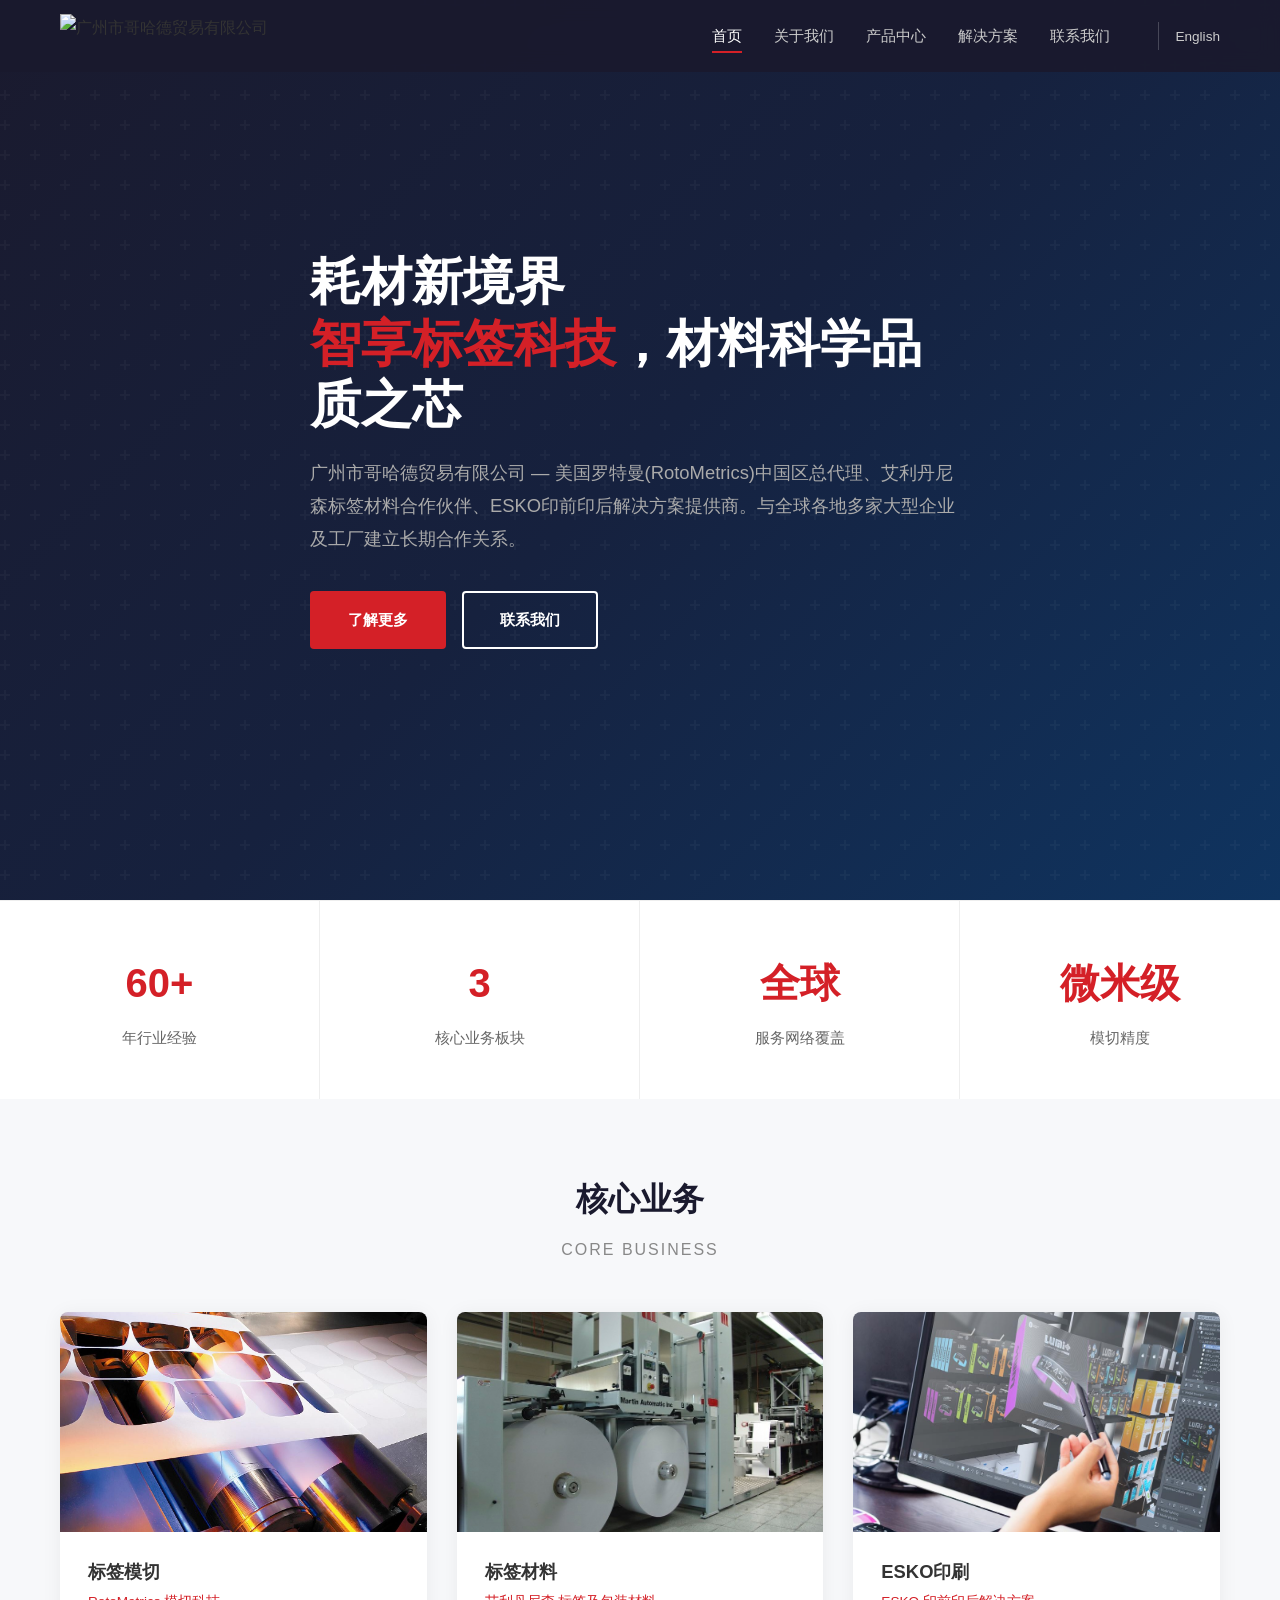
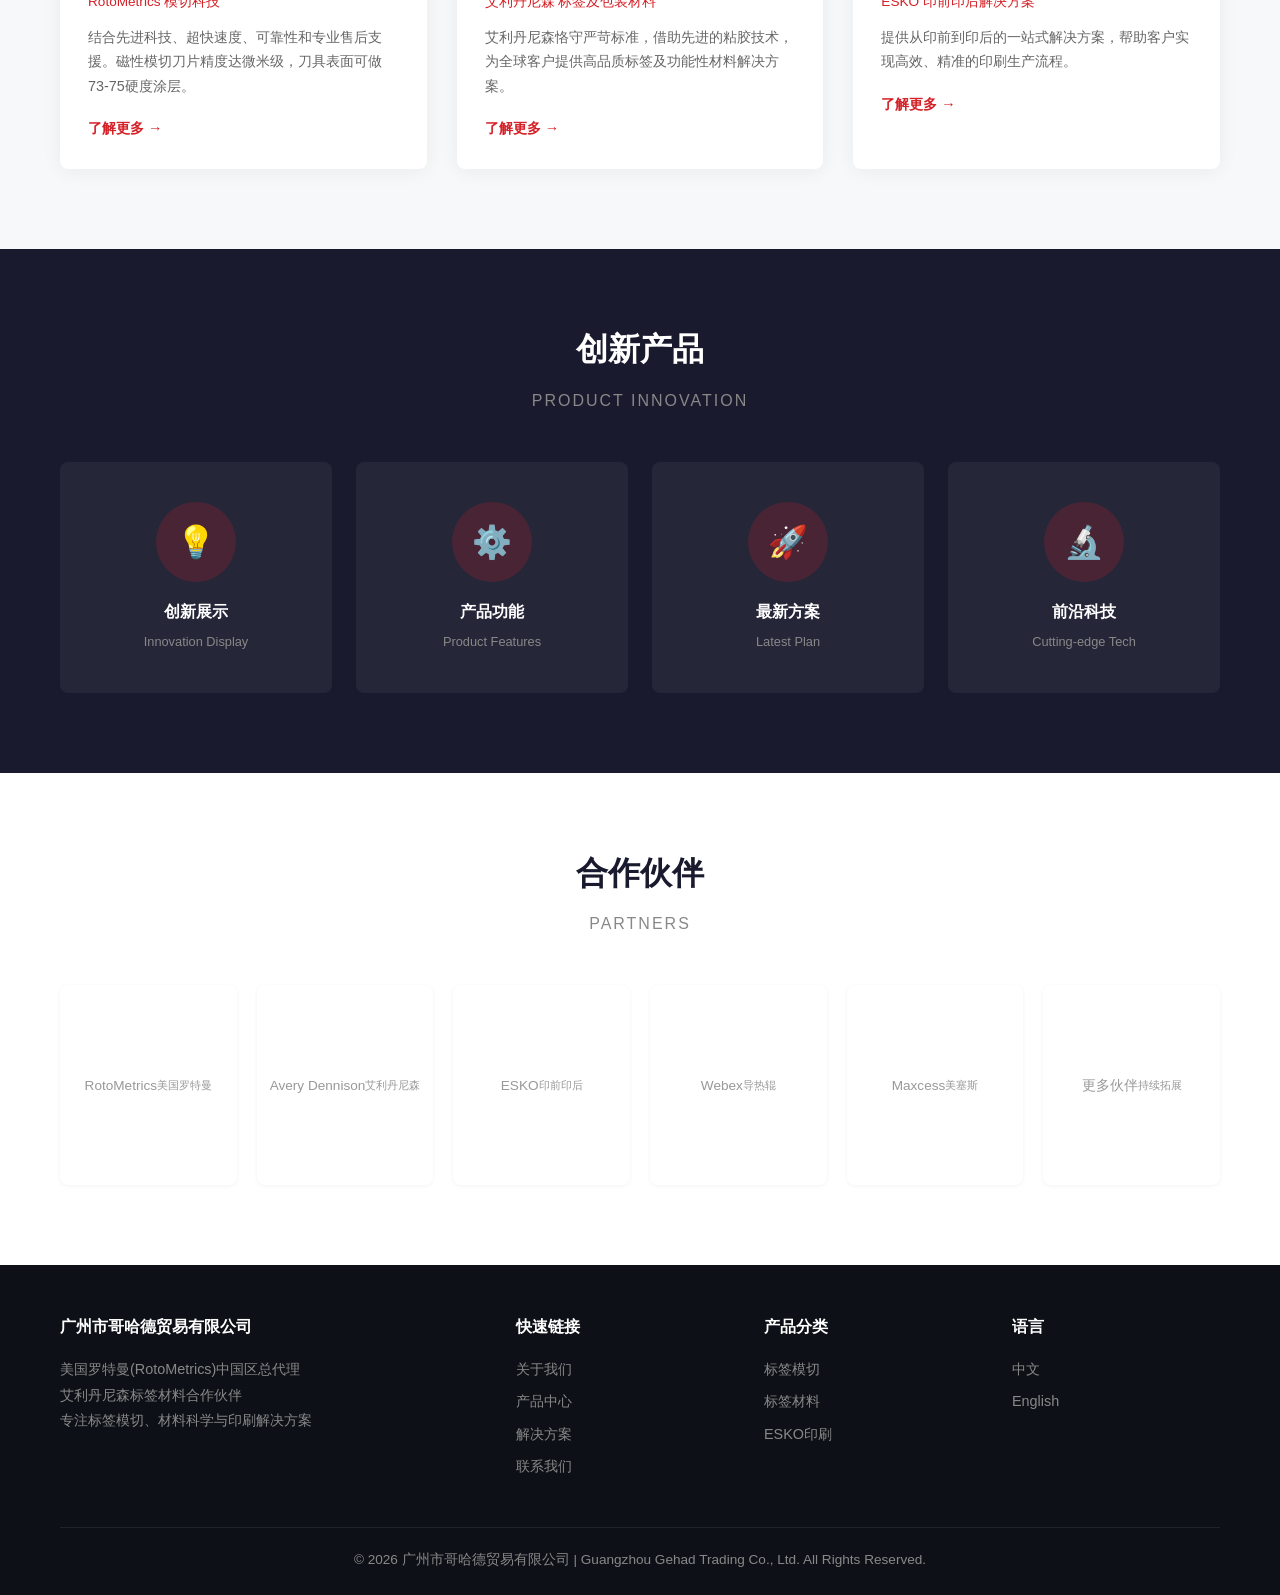
==== index.html @ e18da5eb "gehade.com website - initial commit" ====
<!DOCTYPE html>
<html lang="zh-CN">
<head>
<meta charset="UTF-8">
<meta name="viewport" content="width=device-width, initial-scale=1.0">
<title>广州市哥哈德贸易有限公司 — 标签模切 · 艾利材料 · ESKO印刷</title>
<meta name="description" content="广州市哥哈德贸易有限公司，罗特曼(RotoMetrics)中国区代理，专注标签模切、艾利丹尼森标签材料、ESKO印刷解决方案。联系人：张先生 13818822681">
<meta name="keywords" content="广州市哥哈德贸易有限公司,罗特曼,标签模切,柔性刀版,艾利材料,rotometrics,不干胶模切,RFID标签,电子标签模切,模切机,柔版印刷">
<link rel="stylesheet" href="css/style.css">
<link rel="icon" href="images/126.ico" type="image/x-icon">
</head>
<body>

<!-- Header -->
<header class="header">
  <div class="container header-inner">
    <a href="index.html" class="logo"><img src="images/127.png" alt="广州市哥哈德贸易有限公司"></a>
    <nav class="nav">
      <a href="index.html" class="active">首页</a>
      <a href="about.html">关于我们</a>
      <a href="products.html">产品中心</a>
      <a href="solutions.html">解决方案</a>
      <a href="contact.html">联系我们</a>
      <span class="nav-lang"><a href="en/index.html">English</a></span>
    </nav>
    <button class="menu-toggle" aria-label="菜单"><span></span><span></span><span></span></button>
  </div>
</header>

<!-- Hero -->
<section class="hero">
  <div class="container hero-content">
    <h1>耗材新境界<br><span>智享标签科技</span>，材料科学品质之芯</h1>
    <p>广州市哥哈德贸易有限公司 — 美国罗特曼(RotoMetrics)中国区总代理、艾利丹尼森标签材料合作伙伴、ESKO印前印后解决方案提供商。与全球各地多家大型企业及工厂建立长期合作关系。</p>
    <div class="hero-buttons">
      <a href="about.html" class="btn btn-primary">了解更多</a>
      <a href="contact.html" class="btn btn-outline">联系我们</a>
    </div>
  </div>
</section>

<!-- Stats -->
<section class="stats">
  <div class="stat-item">
    <div class="number">60+</div>
    <div class="label">年行业经验</div>
  </div>
  <div class="stat-item">
    <div class="number">3</div>
    <div class="label">核心业务板块</div>
  </div>
  <div class="stat-item">
    <div class="number">全球</div>
    <div class="label">服务网络覆盖</div>
  </div>
  <div class="stat-item">
    <div class="number">微米级</div>
    <div class="label">模切精度</div>
  </div>
</section>

<!-- Core Business -->
<section class="section section-gray" id="business">
  <div class="container">
    <div class="section-title">
      <h2>核心业务</h2>
      <div class="subtitle">Core Business</div>
    </div>
    <div class="business-grid">
      <div class="business-card">
        <div class="card-img">
          <img src="images/199.jpg" alt="标签模切" style="width:100%;height:100%;object-fit:cover">
        </div>
        <div class="card-body">
          <h3>标签模切</h3>
          <div class="en-name">RotoMetrics 模切科技</div>
          <p>结合先进科技、超快速度、可靠性和专业售后支援。磁性模切刀片精度达微米级，刀具表面可做73-75硬度涂层。</p>
          <a href="products.html#diecut" class="card-link">了解更多</a>
        </div>
      </div>
      <div class="business-card">
        <div class="card-img">
          <img src="images/061.jpg" alt="标签材料" style="width:100%;height:100%;object-fit:cover">
        </div>
        <div class="card-body">
          <h3>标签材料</h3>
          <div class="en-name">艾利丹尼森 标签及包装材料</div>
          <p>艾利丹尼森恪守严苛标准，借助先进的粘胶技术，为全球客户提供高品质标签及功能性材料解决方案。</p>
          <a href="products.html#materials" class="card-link">了解更多</a>
        </div>
      </div>
      <div class="business-card">
        <div class="card-img">
          <img src="images/341.jpg" alt="ESKO印刷" style="width:100%;height:100%;object-fit:cover">
        </div>
        <div class="card-body">
          <h3>ESKO印刷</h3>
          <div class="en-name">ESKO 印前印后解决方案</div>
          <p>提供从印前到印后的一站式解决方案，帮助客户实现高效、精准的印刷生产流程。</p>
          <a href="products.html#esko" class="card-link">了解更多</a>
        </div>
      </div>
    </div>
  </div>
</section>

<!-- Innovation -->
<section class="section section-dark">
  <div class="container">
    <div class="section-title">
      <h2>创新产品</h2>
      <div class="subtitle">Product Innovation</div>
    </div>
    <div class="innovation-grid">
      <a href="solutions.html#innovation" class="innovation-card">
        <div class="icon-img">💡</div>
        <h3>创新展示</h3>
        <div class="en">Innovation Display</div>
      </a>
      <a href="solutions.html#features" class="innovation-card">
        <div class="icon-img">⚙️</div>
        <h3>产品功能</h3>
        <div class="en">Product Features</div>
      </a>
      <a href="solutions.html#latest" class="innovation-card">
        <div class="icon-img">🚀</div>
        <h3>最新方案</h3>
        <div class="en">Latest Plan</div>
      </a>
      <a href="solutions.html#tech" class="innovation-card">
        <div class="icon-img">🔬</div>
        <h3>前沿科技</h3>
        <div class="en">Cutting-edge Tech</div>
      </a>
    </div>
  </div>
</section>

<!-- Partners -->
<section class="section" id="partners">
  <div class="container">
    <div class="section-title">
      <h2>合作伙伴</h2>
      <div class="subtitle">Partners</div>
    </div>
    <div class="partners-grid">
      <div class="partner-item">RotoMetrics<br><small>美国罗特曼</small></div>
      <div class="partner-item">Avery Dennison<br><small>艾利丹尼森</small></div>
      <div class="partner-item">ESKO<br><small>印前印后</small></div>
      <div class="partner-item">Webex<br><small>导热辊</small></div>
      <div class="partner-item">Maxcess<br><small>美塞斯</small></div>
      <div class="partner-item">更多伙伴<br><small>持续拓展</small></div>
    </div>
  </div>
</section>

<!-- Footer -->
<footer class="footer">
  <div class="container">
    <div class="footer-grid">
      <div class="footer-col">
        <h4>广州市哥哈德贸易有限公司</h4>
        <p>美国罗特曼(RotoMetrics)中国区总代理<br>艾利丹尼森标签材料合作伙伴<br>专注标签模切、材料科学与印刷解决方案</p>
      </div>
      <div class="footer-col">
        <h4>快速链接</h4>
        <a href="about.html">关于我们</a>
        <a href="products.html">产品中心</a>
        <a href="solutions.html">解决方案</a>
        <a href="contact.html">联系我们</a>
      </div>
      <div class="footer-col">
        <h4>产品分类</h4>
        <a href="products.html#diecut">标签模切</a>
        <a href="products.html#materials">标签材料</a>
        <a href="products.html#esko">ESKO印刷</a>
      </div>
      <div class="footer-col">
        <h4>语言</h4>
        <a href="index.html">中文</a>
        <a href="en/index.html">English</a>
      </div>
    </div>
    <div class="footer-bottom">
      <p>&copy; 2026 广州市哥哈德贸易有限公司 | Guangzhou Gehad Trading Co., Ltd. All Rights Reserved.</p>
    </div>
  </div>
</footer>

<script src="js/main.js"></script>
</body>
</html>
---- css/style.css ----
/* ============================================================
   广州市哥哈德贸易有限公司 / Guangzhou Gehad Trading Co., Ltd
   网站样式表 - 重建版 2026-07-01
   ============================================================ */

/* --- Reset & Base --- */
*, *::before, *::after { box-sizing: border-box; margin: 0; padding: 0; }
html { scroll-behavior: smooth; font-size: 16px; }
body {
  font-family: "PingFang SC", "Microsoft YaHei", "Helvetica Neue", Arial, sans-serif;
  color: #333;
  line-height: 1.7;
  background: #fff;
  overflow-x: hidden;
}
a { text-decoration: none; color: inherit; }
ul { list-style: none; }
img { max-width: 100%; height: auto; display: block; }
.container { max-width: 1200px; margin: 0 auto; padding: 0 20px; }
.section { padding: 80px 0; }
.section-gray { background: #f7f8fa; }
.section-dark { background: #1a1a2e; color: #fff; }

/* --- Typography --- */
h1, h2, h3 { font-weight: 700; line-height: 1.3; }
h1 { font-size: 2.5rem; }
h2 { font-size: 2rem; margin-bottom: 16px; }
h3 { font-size: 1.3rem; margin-bottom: 8px; }
.section-title {
  text-align: center;
  margin-bottom: 48px;
}
.section-title h2 { color: #1a1a2e; }
.section-title .subtitle {
  color: #888;
  font-size: 1rem;
  text-transform: uppercase;
  letter-spacing: 2px;
  margin-top: 4px;
}
.section-dark .section-title h2 { color: #fff; }

/* --- Buttons --- */
.btn {
  display: inline-block;
  padding: 14px 36px;
  border-radius: 4px;
  font-weight: 600;
  font-size: 0.95rem;
  transition: all 0.3s;
  cursor: pointer;
  border: 2px solid transparent;
}
.btn-primary {
  background: #d42027;
  color: #fff;
}
.btn-primary:hover { background: #b01b21; }
.btn-outline {
  border-color: #fff;
  color: #fff;
}
.btn-outline:hover { background: #fff; color: #1a1a2e; }
.btn-outline-dark {
  border-color: #333;
  color: #333;
}
.btn-outline-dark:hover { background: #333; color: #fff; }

/* --- Header / Navigation --- */
.header {
  position: fixed;
  top: 0; left: 0; width: 100%;
  z-index: 1000;
  background: rgba(26, 26, 46, 0.95);
  backdrop-filter: blur(10px);
  transition: background 0.3s;
}
.header-inner {
  display: flex;
  align-items: center;
  justify-content: space-between;
  height: 72px;
}
.logo { height: 44px; }
.logo img { height: 44px; }
.nav { display: flex; align-items: center; gap: 32px; }
.nav a {
  color: #ccc;
  font-size: 0.95rem;
  font-weight: 500;
  transition: color 0.3s;
  position: relative;
}
.nav a:hover, .nav a.active { color: #fff; }
.nav a.active::after {
  content: '';
  position: absolute;
  bottom: -4px; left: 0; width: 100%;
  height: 2px;
  background: #d42027;
}
.nav-lang {
  margin-left: 16px;
  padding-left: 16px;
  border-left: 1px solid rgba(255,255,255,0.2);
}
.nav-lang a { font-size: 0.85rem; }

/* Mobile menu */
.menu-toggle {
  display: none;
  background: none; border: none;
  cursor: pointer;
  padding: 8px;
}
.menu-toggle span {
  display: block;
  width: 24px; height: 2px;
  background: #fff;
  margin: 5px 0;
  transition: 0.3s;
}

/* --- Hero Section --- */
.hero {
  position: relative;
  min-height: 100vh;
  display: flex;
  align-items: center;
  background: linear-gradient(135deg, #1a1a2e 0%, #16213e 50%, #0f3460 100%);
  overflow: hidden;
}
.hero::before {
  content: '';
  position: absolute;
  top: 0; left: 0; right: 0; bottom: 0;
  background: url("data:image/svg+xml,%3Csvg width='60' height='60' viewBox='0 0 60 60' xmlns='http://www.w3.org/2000/svg'%3E%3Cg fill='none' fill-rule='evenodd'%3E%3Cg fill='%23ffffff' fill-opacity='0.03'%3E%3Cpath d='M36 34v-4h-2v4h-4v2h4v4h2v-4h4v-2h-4zm0-30V0h-2v4h-4v2h4v4h2V6h4V4h-4zM6 34v-4H4v4H0v2h4v4h2v-4h4v-2H6zM6 4V0H4v4H0v2h4v4h2V6h4V4H6z'/%3E%3C/g%3E%3C/g%3E%3C/svg%3E");
}
.hero-content { position: relative; z-index: 1; max-width: 700px; }
.hero h1 {
  font-size: 3.2rem;
  color: #fff;
  margin-bottom: 20px;
  line-height: 1.2;
}
.hero h1 span { color: #d42027; }
.hero p {
  font-size: 1.15rem;
  color: #aaa;
  margin-bottom: 36px;
  line-height: 1.8;
}
.hero-buttons { display: flex; gap: 16px; flex-wrap: wrap; }

/* --- Stats Row --- */
.stats {
  display: grid;
  grid-template-columns: repeat(4, 1fr);
  gap: 0;
  border-top: 1px solid #eee;
}
.stat-item {
  text-align: center;
  padding: 48px 16px;
  border-right: 1px solid #eee;
}
.stat-item:last-child { border-right: none; }
.stat-item .number {
  font-size: 2.5rem;
  font-weight: 700;
  color: #d42027;
}
.stat-item .label { color: #666; margin-top: 8px; font-size: 0.95rem; }

/* --- Business Cards --- */
.business-grid {
  display: grid;
  grid-template-columns: repeat(3, 1fr);
  gap: 30px;
}
.business-card {
  background: #fff;
  border-radius: 8px;
  overflow: hidden;
  box-shadow: 0 2px 20px rgba(0,0,0,0.06);
  transition: transform 0.3s, box-shadow 0.3s;
}
.business-card:hover {
  transform: translateY(-4px);
  box-shadow: 0 8px 30px rgba(0,0,0,0.12);
}
.business-card .card-img {
  height: 220px;
  background: #e8ecf1;
  display: flex;
  align-items: center;
  justify-content: center;
  color: #999;
  font-size: 0.9rem;
  overflow: hidden;
}
.business-card .card-img img { width: 100%; height: 100%; object-fit: cover; }
.business-card .card-body { padding: 28px; }
.business-card .card-body h3 { margin-bottom: 6px; font-size: 1.15rem; }
.business-card .card-body .en-name {
  color: #d42027;
  font-size: 0.85rem;
  font-weight: 500;
  margin-bottom: 12px;
}
.business-card .card-body p {
  color: #666;
  font-size: 0.9rem;
  line-height: 1.7;
  margin-bottom: 16px;
}
.business-card .card-link {
  color: #d42027;
  font-weight: 600;
  font-size: 0.9rem;
  display: inline-flex;
  align-items: center;
  gap: 4px;
}
.business-card .card-link::after { content: '→'; }

/* --- Innovation Cards --- */
.innovation-grid {
  display: grid;
  grid-template-columns: repeat(4, 1fr);
  gap: 24px;
}
.innovation-card {
  text-align: center;
  padding: 40px 20px;
  border-radius: 8px;
  background: rgba(255,255,255,0.05);
  transition: background 0.3s;
}
.innovation-card:hover { background: rgba(255,255,255,0.1); }
.innovation-card .icon-img {
  width: 80px; height: 80px;
  margin: 0 auto 20px;
  border-radius: 50%;
  background: rgba(212,32,39,0.2);
  display: flex;
  align-items: center;
  justify-content: center;
  font-size: 2rem;
}
.innovation-card h3 { color: #fff; font-size: 1rem; }
.innovation-card .en { color: #888; font-size: 0.8rem; margin-top: 4px; }

/* --- Partners --- */
.partners-grid {
  display: grid;
  grid-template-columns: repeat(6, 1fr);
  gap: 20px;
  align-items: center;
}
.partner-item {
  text-align: center;
  padding: 8px;
  background: #fff;
  border-radius: 8px;
  box-shadow: 0 1px 4px rgba(0,0,0,0.05);
  color: #999;
  font-size: 0.85rem;
  min-height: 200px;
  display: flex;
  align-items: center;
  justify-content: center;
  overflow: hidden;
}

/* --- About Page --- */
.about-hero {
  padding: 160px 0 80px;
  background: linear-gradient(135deg, #1a1a2e, #16213e);
  text-align: center;
  color: #fff;
}
.about-hero h1 { font-size: 2.5rem; }

/* --- Content Blocks --- */
.content-block {
  display: grid;
  grid-template-columns: 1fr 1fr;
  gap: 60px;
  align-items: center;
}
.content-block.reverse { direction: rtl; }
.content-block.reverse .content-text { direction: ltr; }
.content-img {
  background: #e8ecf1;
  border-radius: 8px;
  min-height: 360px;
  display: flex;
  align-items: center;
  justify-content: center;
  color: #999;
  overflow: hidden;
}
.content-img img { width: 100%; height: 100%; object-fit: cover; }
.content-text h2 { margin-bottom: 20px; }
.content-text p {
  color: #555;
  margin-bottom: 16px;
  line-height: 1.8;
}

/* --- Product List --- */
.product-list {
  display: grid;
  grid-template-columns: 1fr;
  gap: 48px;
  margin-top: 40px;
}
.product-item {
  display: grid;
  grid-template-columns: 1fr 2fr;
  gap: 40px;
  align-items: start;
  padding-bottom: 48px;
  border-bottom: 1px solid #eee;
}
.product-item:last-child { border-bottom: none; }
.product-img {
  background: #e8ecf1;
  border-radius: 8px;
  min-height: 250px;
  display: flex;
  align-items: center;
  justify-content: center;
  color: #999;
  overflow: hidden;
}
.product-img img { width: 100%; height: 100%; object-fit: cover; }
.product-info h3 { font-size: 1.3rem; margin-bottom: 4px; }
.product-info .en { color: #d42027; font-size: 0.85rem; margin-bottom: 16px; }
.product-info p { color: #555; line-height: 1.8; margin-bottom: 12px; }

/* --- Solution List --- */
.solution-list {
  display: grid;
  grid-template-columns: 1fr;
  gap: 32px;
  margin-top: 40px;
}
.solution-item {
  display: grid;
  grid-template-columns: 1fr 3fr;
  gap: 32px;
  padding: 28px;
  background: #fff;
  border-radius: 8px;
  box-shadow: 0 2px 12px rgba(0,0,0,0.04);
  align-items: center;
}
.solution-date {
  text-align: center;
  color: #d42027;
  font-weight: 700;
  font-size: 1.2rem;
}
.solution-date small { display: block; color: #999; font-weight: 400; font-size: 0.8rem; }
.solution-img {
  background: #e8ecf1;
  border-radius: 6px;
  min-height: 160px;
  display: flex;
  align-items: center;
  justify-content: center;
  color: #999;
  overflow: hidden;
}
.solution-img img { width: 100%; height: 100%; object-fit: cover; }
.solution-text h3 { margin-bottom: 10px; }
.solution-text p { color: #666; font-size: 0.9rem; line-height: 1.7; }

/* --- Contact Page --- */
.contact-grid {
  display: grid;
  grid-template-columns: 1fr 1fr;
  gap: 60px;
}
.contact-info h2 { margin-bottom: 24px; }
.contact-item {
  display: flex;
  align-items: flex-start;
  gap: 16px;
  margin-bottom: 20px;
}
.contact-item .icon {
  width: 44px; height: 44px;
  background: #d42027;
  border-radius: 50%;
  display: flex;
  align-items: center;
  justify-content: center;
  color: #fff;
  font-size: 1.2rem;
  flex-shrink: 0;
}
.contact-item .info { color: #555; line-height: 1.6; }
.contact-item .info strong { display: block; color: #333; margin-bottom: 2px; }
.qr-box { text-align: center; margin-top: 32px; }
.qr-box img { width: 140px; margin: 0 auto 12px; }
.qr-box p { color: #888; font-size: 0.85rem; }

/* --- Footer --- */
.footer {
  background: #0d1117;
  color: #888;
  padding: 48px 0 24px;
  font-size: 0.9rem;
}
.footer-grid {
  display: grid;
  grid-template-columns: 2fr 1fr 1fr 1fr;
  gap: 40px;
  margin-bottom: 40px;
}
.footer-col h4 { color: #fff; margin-bottom: 16px; font-size: 1rem; }
.footer-col p { line-height: 1.8; }
.footer-col a { display: block; color: #888; margin-bottom: 8px; transition: color 0.3s; }
.footer-col a:hover { color: #fff; }
.footer-bottom {
  border-top: 1px solid rgba(255,255,255,0.08);
  padding-top: 20px;
  text-align: center;
  font-size: 0.85rem;
}

/* --- Placeholder --- */
.placeholder-img {
  background: linear-gradient(135deg, #e0e5ec 0%, #f0f2f5 100%);
  display: flex;
  flex-direction: column;
  align-items: center;
  justify-content: center;
  gap: 8px;
  color: #aaa;
  font-size: 0.85rem;
  width: 100%;
  height: 100%;
}
.placeholder-img .ph-icon { font-size: 3rem; opacity: 0.5; }

/* --- Breadcrumb --- */
.breadcrumb {
  padding: 100px 0 30px;
  background: #f7f8fa;
  font-size: 0.9rem;
  color: #888;
}
.breadcrumb a { color: #d42027; }
.breadcrumb span { margin: 0 8px; color: #ccc; }

/* --- Responsive --- */
@media (max-width: 992px) {
  .business-grid { grid-template-columns: repeat(2, 1fr); }
  .innovation-grid { grid-template-columns: repeat(2, 1fr); }
  .partners-grid { grid-template-columns: repeat(3, 1fr); }
  .stats { grid-template-columns: repeat(2, 1fr); }
  .content-block, .content-block.reverse {
    grid-template-columns: 1fr;
    direction: ltr;
    gap: 30px;
  }
  .product-item { grid-template-columns: 1fr; }
  .solution-item { grid-template-columns: 1fr; }
  .contact-grid { grid-template-columns: 1fr; }
  .footer-grid { grid-template-columns: 1fr 1fr; }
  h1 { font-size: 2rem; }
  .hero h1 { font-size: 2.2rem; }
}

@media (max-width: 768px) {
  .container { padding: 0 16px; }
  .section { padding: 60px 0; }

  /* Mobile nav */
  .nav {
    position: fixed;
    top: 72px; left: 0; width: 100%;
    background: #1a1a2e;
    flex-direction: column;
    padding: 20px;
    gap: 16px;
    display: none;
    box-shadow: 0 4px 12px rgba(0,0,0,0.3);
  }
  .nav.open { display: flex; }
  .nav-lang { margin-left: 0; padding-left: 0; border-left: none; border-top: 1px solid rgba(255,255,255,0.1); padding-top: 16px; width: 100%; text-align: center; }
  .menu-toggle { display: block; }

  .business-grid { grid-template-columns: 1fr; }
  .innovation-grid { grid-template-columns: 1fr; }
  .partners-grid { grid-template-columns: repeat(2, 1fr); }
  .stats { grid-template-columns: 1fr 1fr; }
  .hero-buttons { flex-direction: column; }
  .hero h1 { font-size: 1.8rem; }
  .footer-grid { grid-template-columns: 1fr; }
  .solution-item { padding: 16px; }
  .header-inner { height: 60px; }
  .logo { height: 36px; }
  .logo img { height: 36px; }
}
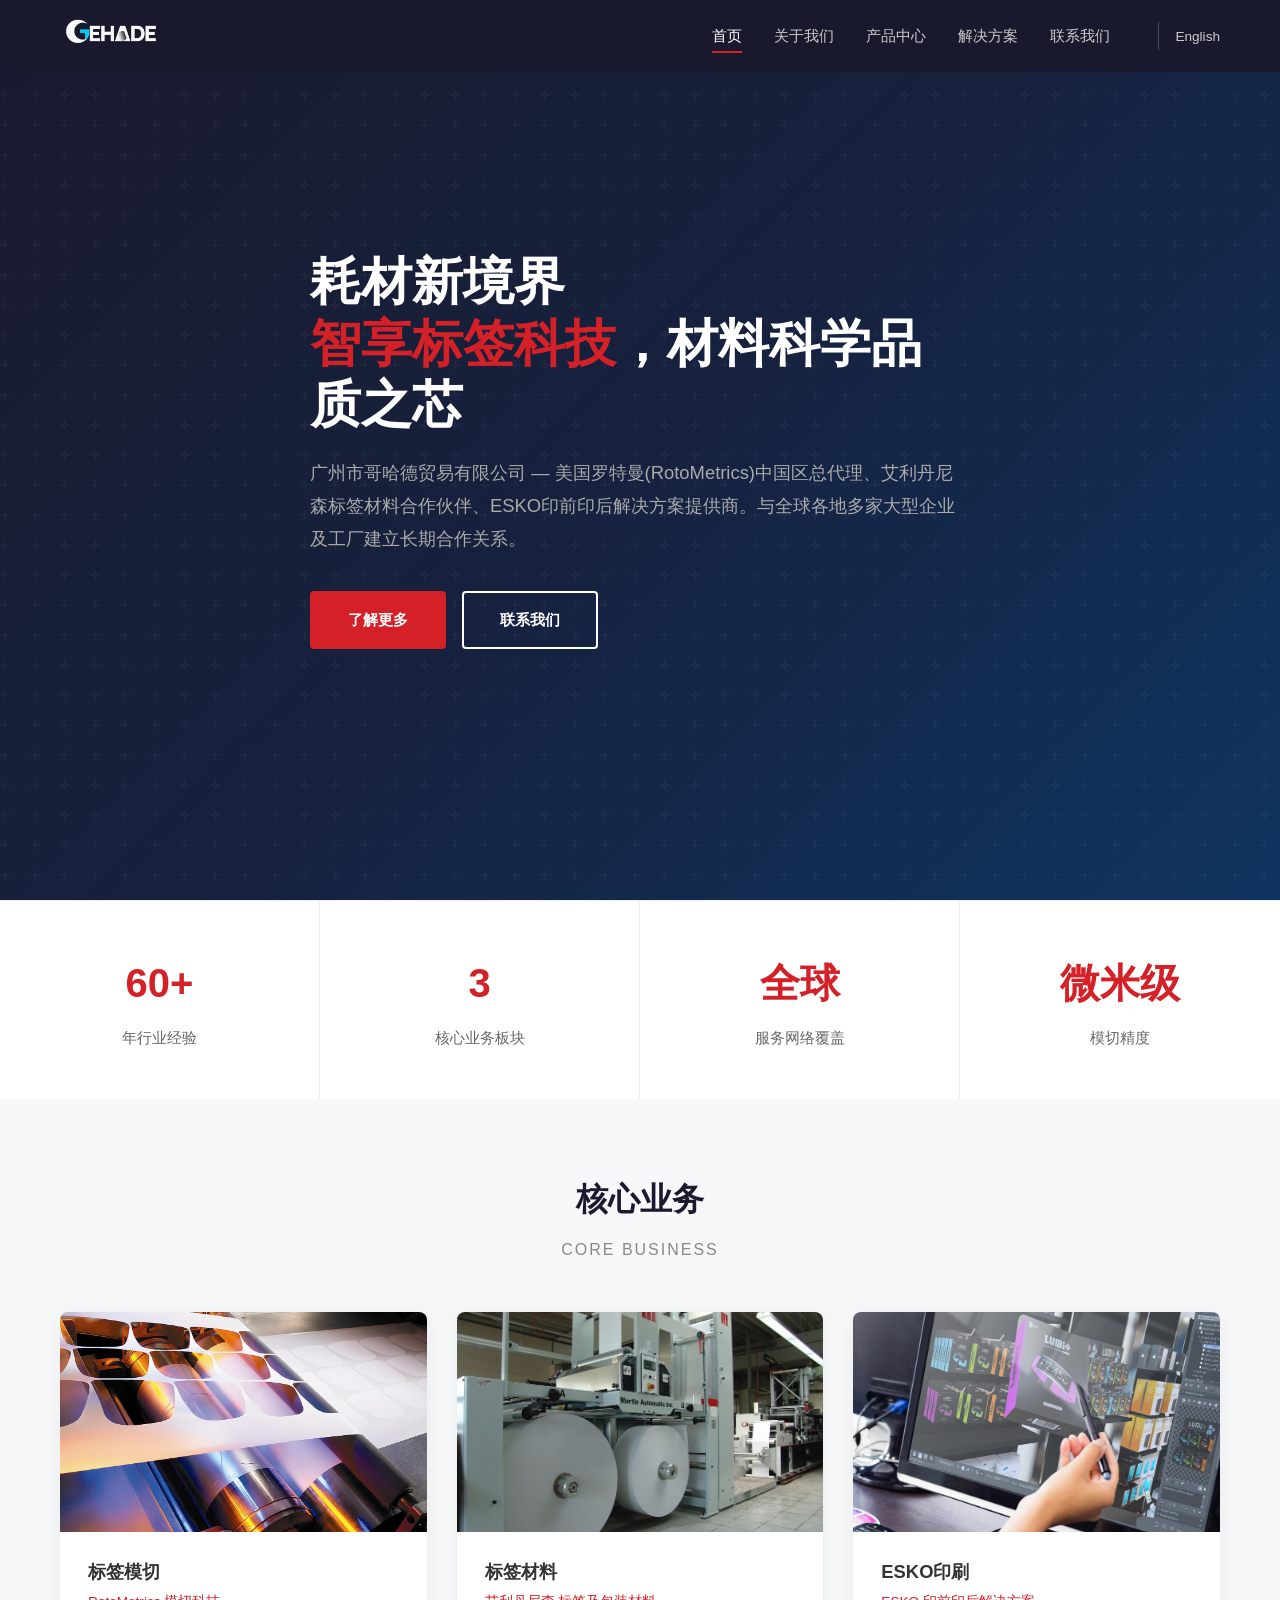
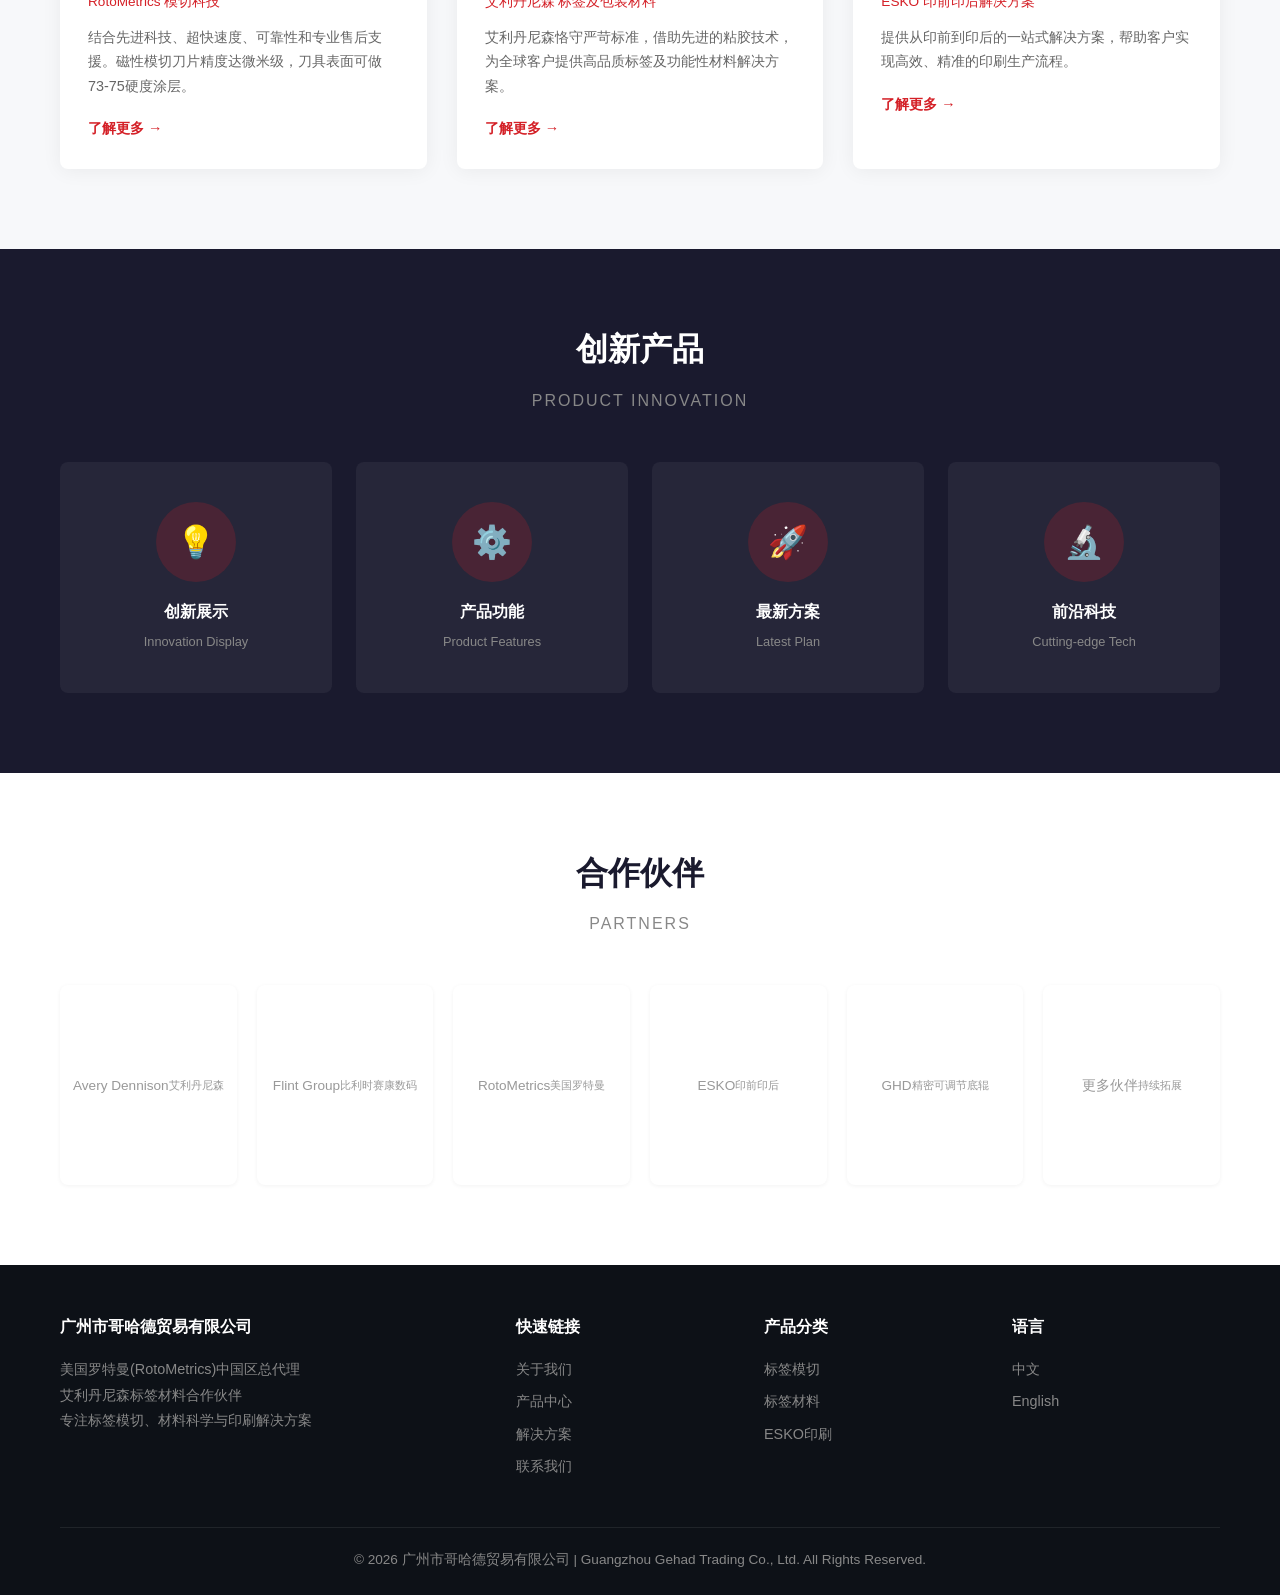
==== commit c2ccb323: "更新: logo改为107.png, 合作伙伴重排, 地址更新为番禺区" ====
--- a/index.html
+++ b/index.html
@@ -14,7 +14,7 @@
 <!-- Header -->
 <header class="header">
   <div class="container header-inner">
-    <a href="index.html" class="logo"><img src="images/127.png" alt="广州市哥哈德贸易有限公司"></a>
+    <a href="index.html" class="logo"><img src="images/107.png" alt="广州市哥哈德贸易有限公司"></a>
     <nav class="nav">
       <a href="index.html" class="active">首页</a>
       <a href="about.html">关于我们</a>
@@ -144,11 +144,11 @@
       <div class="subtitle">Partners</div>
     </div>
     <div class="partners-grid">
+      <div class="partner-item">Avery Dennison<br><small>艾利丹尼森</small></div>
+      <div class="partner-item">Flint Group<br><small>比利时赛康数码</small></div>
       <div class="partner-item">RotoMetrics<br><small>美国罗特曼</small></div>
-      <div class="partner-item">Avery Dennison<br><small>艾利丹尼森</small></div>
       <div class="partner-item">ESKO<br><small>印前印后</small></div>
-      <div class="partner-item">Webex<br><small>导热辊</small></div>
-      <div class="partner-item">Maxcess<br><small>美塞斯</small></div>
+      <div class="partner-item">GHD<br><small>精密可调节底辊</small></div>
       <div class="partner-item">更多伙伴<br><small>持续拓展</small></div>
     </div>
   </div>
